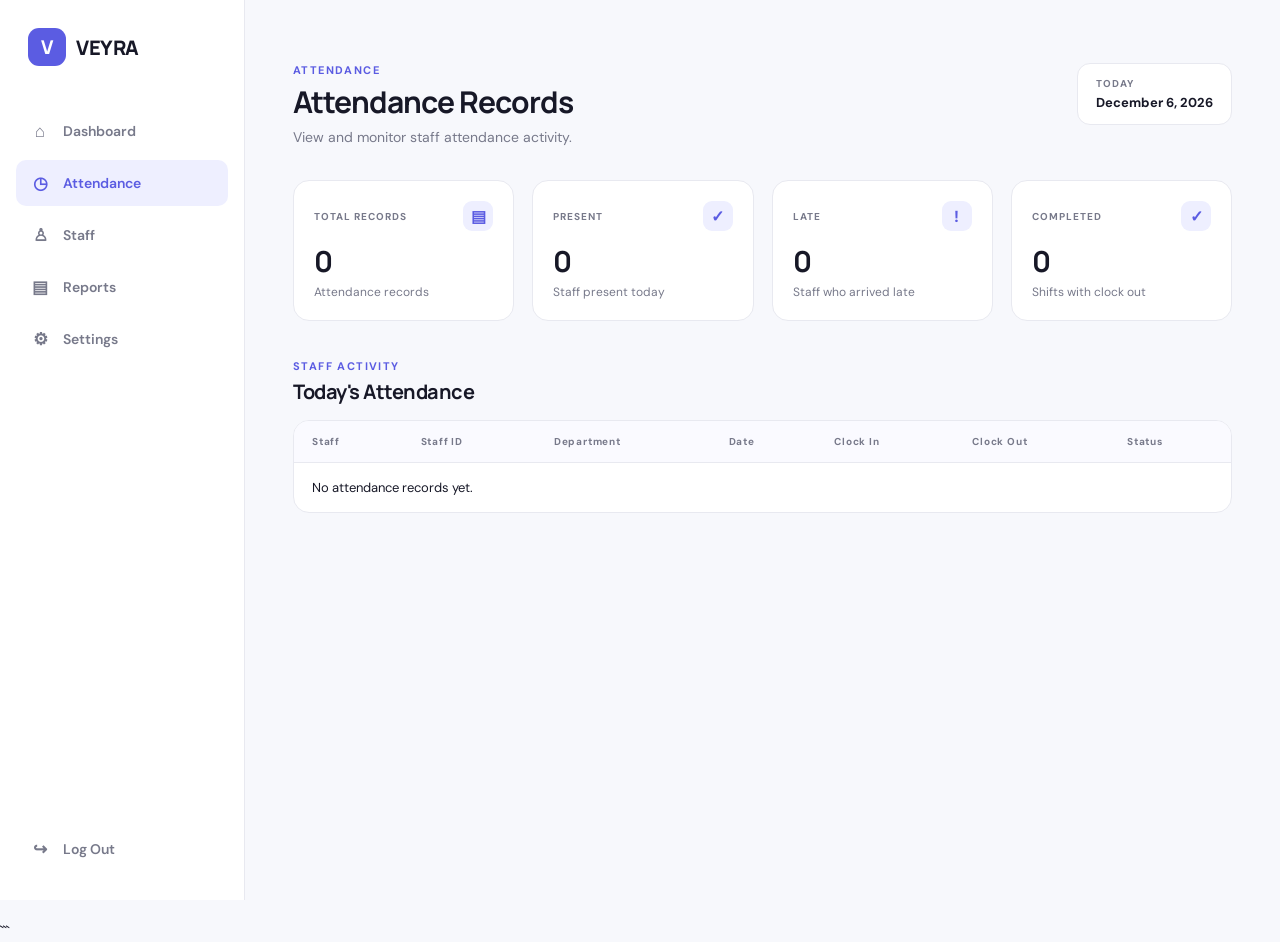
==== admin-attendance.html @ 559e22a3 "initial VERYA project" ====
```html
<!DOCTYPE html>
<html lang="en">

<head>
    <meta charset="UTF-8">
    <meta name="viewport" content="width=device-width, initial-scale=1.0">

    <meta
        name="description"
        content="VEYRA admin attendance records."
    >

    <title>VEYRA — Attendance</title>

    <link rel="stylesheet" href="admin.css">
</head>

<body>

    <div class="admin-layout">


        <aside class="admin-sidebar">

            <a href="index.html" class="admin-logo">

                <span class="admin-logo-icon">
                    V
                </span>

                <span class="admin-logo-name">
                    VEYRA
                </span>

            </a>


            <nav class="admin-nav">

                <a
                    href="admin-dashboard.html"
                    class="admin-nav-item"
                >
                    <span class="nav-icon">⌂</span>
                    Dashboard
                </a>


                <a
                    href="admin-attendance.html"
                    class="admin-nav-item active"
                >
                    <span class="nav-icon">◷</span>
                    Attendance
                </a>


                <a
                    href="admin-staff.html"
                    class="admin-nav-item"
                >
                    <span class="nav-icon">♙</span>
                    Staff
                </a>


                <a
                    href="admin-reports.html"
                    class="admin-nav-item"
                >
                    <span class="nav-icon">▤</span>
                    Reports
                </a>


                <a
                    href="admin-settings.html"
                    class="admin-nav-item"
                >
                    <span class="nav-icon">⚙</span>
                    Settings
                </a>

            </nav>


            <div class="admin-sidebar-bottom">

                <a
                    href="login.html"
                    class="admin-logout"
                >
                    <span class="nav-icon">↪</span>
                    Log Out
                </a>

            </div>

        </aside>


     

        <main class="admin-main">


          

            <header class="admin-header">

                <div>

                    <p class="admin-eyebrow">
                        ATTENDANCE
                    </p>

                    <h1>
                        Attendance Records
                    </h1>

                    <p class="admin-header-description">
                        View and monitor staff attendance activity.
                    </p>

                </div>


                <div class="admin-date">

                    <span>
                        TODAY
                    </span>

                    <strong id="attendanceCurrentDate">
                        Loading...
                    </strong>

                </div>

            </header>



            <section class="admin-stats">

                <article class="admin-stat-card">

                    <div class="stat-card-header">

                        <span class="stat-label">
                            TOTAL RECORDS
                        </span>

                        <span class="stat-icon">
                            ▤
                        </span>

                    </div>

                    <strong
                        class="stat-number"
                        id="attendanceTotalRecords"
                    >
                        0
                    </strong>

                    <p>
                        Attendance records
                    </p>

                </article>


                <article class="admin-stat-card">

                    <div class="stat-card-header">

                        <span class="stat-label">
                            PRESENT
                        </span>

                        <span class="stat-icon">
                            ✓
                        </span>

                    </div>

                    <strong
                        class="stat-number"
                        id="attendancePresent"
                    >
                        0
                    </strong>

                    <p>
                        Staff present today
                    </p>

                </article>


                <article class="admin-stat-card">

                    <div class="stat-card-header">

                        <span class="stat-label">
                            LATE
                        </span>

                        <span class="stat-icon">
                            !
                        </span>

                    </div>

                    <strong
                        class="stat-number"
                        id="attendanceLate"
                    >
                        0
                    </strong>

                    <p>
                        Staff who arrived late
                    </p>

                </article>


                <article class="admin-stat-card">

                    <div class="stat-card-header">

                        <span class="stat-label">
                            COMPLETED
                        </span>

                        <span class="stat-icon">
                            ✓
                        </span>

                    </div>

                    <strong
                        class="stat-number"
                        id="attendanceCompleted"
                    >
                        0
                    </strong>

                    <p>
                        Shifts with clock out
                    </p>

                </article>

            </section>


           

            <section class="admin-section">

                <div class="admin-section-heading">

                    <div>

                        <p class="admin-section-label">
                            STAFF ACTIVITY
                        </p>

                        <h2>
                            Today's Attendance
                        </h2>

                    </div>

                </div>


                <div class="admin-table-container">

                    <table class="admin-table">

                        <thead>

                            <tr>

                                <th>
                                    Staff
                                </th>

                                <th>
                                    Staff ID
                                </th>

                                <th>
                                    Department
                                </th>

                                <th>
                                    Date
                                </th>

                                <th>
                                    Clock In
                                </th>

                                <th>
                                    Clock Out
                                </th>

                                <th>
                                    Status
                                </th>

                            </tr>

                        </thead>


                        <tbody id="adminAttendanceRecordsTable">

                            <tr>

                                <td
                                    colspan="7"
                                    class="empty-table"
                                >
                                    No attendance records yet.
                                </td>

                            </tr>

                        </tbody>

                    </table>

                </div>

            </section>


        </main>

    </div>


    <script src="script.js"></script>

</body>

</html>
```
---- admin.css ----
@import url('https://fonts.googleapis.com/css2?family=DM+Sans:wght@400;500;600;700&family=Manrope:wght@600;700;800&display=swap');

:root {
    --primary: #5b5ce2;
    --primary-dark: #4849c7;
    --primary-light: #eeefff;

    --text: #171827;
    --muted: #77798a;

    --background: #f7f8fc;
    --white: #ffffff;
    --border: #e8e9f0;

    --success: #21a366;
    --warning: #e69b22;
    --danger: #e05252;

    --sidebar-width: 245px;
}



* {
    margin: 0;
    padding: 0;
    box-sizing: border-box;
}

body {
    font-family: 'DM Sans', sans-serif;
    background: var(--background);
    color: var(--text);
}

a {
    text-decoration: none;
    color: inherit;
}


.admin-layout {
    min-height: 100vh;
    display: flex;
}


.admin-sidebar {
    width: var(--sidebar-width);
    min-height: 100vh;
    background: var(--white);
    border-right: 1px solid var(--border);

    display: flex;
    flex-direction: column;

    padding: 28px 16px;

    position: fixed;
    left: 0;
    top: 0;
    bottom: 0;
}

/* LOGO */

.admin-logo {
    display: flex;
    align-items: center;
    gap: 10px;

    padding: 0 12px;
    margin-bottom: 42px;
}

.admin-logo-icon {
    width: 38px;
    height: 38px;

    display: flex;
    align-items: center;
    justify-content: center;

    background: var(--primary);
    color: white;

    border-radius: 11px;

    font-family: 'Manrope', sans-serif;
    font-size: 19px;
    font-weight: 800;
}

.admin-logo-name {
    font-family: 'Manrope', sans-serif;
    font-size: 20px;
    font-weight: 800;
    letter-spacing: -0.5px;
}


.admin-nav {
    display: flex;
    flex-direction: column;
    gap: 6px;
}

.admin-nav-item,
.admin-logout {
    display: flex;
    align-items: center;
    gap: 13px;

    padding: 12px 14px;

    border-radius: 10px;

    color: var(--muted);

    font-size: 14px;
    font-weight: 600;

    transition: 0.2s ease;
}

.admin-nav-item:hover {
    background: #f5f5fb;
    color: var(--text);
}

.admin-nav-item.active {
    background: var(--primary-light);
    color: var(--primary);
}

.nav-icon {
    width: 20px;

    display: inline-flex;
    justify-content: center;

    font-size: 17px;
}

/* SIDEBAR BOTTOM */

.admin-sidebar-bottom {
    margin-top: auto;
}

.admin-logout:hover {
    background: #fff1f1;
    color: var(--danger);
}



.admin-main {
    margin-left: var(--sidebar-width);

    width: calc(100% - var(--sidebar-width));

    min-height: 100vh;

    padding: 42px 48px 60px;
}



.admin-header {
    display: flex;
    justify-content: space-between;
    align-items: flex-start;

    margin-bottom: 34px;
}

.admin-eyebrow,
.admin-section-label {
    color: var(--primary);

    font-size: 11px;
    font-weight: 700;

    letter-spacing: 1.4px;
}

.admin-header h1 {
    margin-top: 7px;

    font-family: 'Manrope', sans-serif;

    font-size: 30px;
    line-height: 1.2;

    letter-spacing: -1px;
}

.admin-header-description {
    margin-top: 8px;

    color: var(--muted);

    font-size: 14px;
}

.admin-date {
    background: var(--white);

    border: 1px solid var(--border);

    border-radius: 13px;

    padding: 13px 18px;

    min-width: 150px;
}

.admin-date span {
    display: block;

    color: var(--muted);

    font-size: 10px;
    font-weight: 700;

    letter-spacing: 1px;

    margin-bottom: 4px;
}

.admin-date strong {
    font-size: 13px;
}



.admin-stats {
    display: grid;

    grid-template-columns: repeat(4, 1fr);

    gap: 18px;

    margin-bottom: 38px;
}

.admin-stat-card {
    background: var(--white);

    border: 1px solid var(--border);

    border-radius: 16px;

    padding: 20px;

    transition: 0.2s ease;
}

.admin-stat-card:hover {
    transform: translateY(-2px);

    box-shadow: 0 10px 30px rgba(30, 31, 70, 0.06);
}

.stat-card-header {
    display: flex;
    align-items: center;
    justify-content: space-between;

    margin-bottom: 16px;
}

.stat-label {
    color: var(--muted);

    font-size: 10px;
    font-weight: 700;

    letter-spacing: 1px;
}

.stat-icon {
    width: 30px;
    height: 30px;

    display: flex;
    align-items: center;
    justify-content: center;

    border-radius: 9px;

    background: var(--primary-light);
    color: var(--primary);

    font-weight: 700;
}

.stat-number {
    display: block;

    font-family: 'Manrope', sans-serif;

    font-size: 29px;
    line-height: 1;

    margin-bottom: 8px;
}

.admin-stat-card p {
    color: var(--muted);

    font-size: 12px;
}



.admin-section {
    margin-bottom: 38px;
}

.admin-section-heading {
    display: flex;
    justify-content: space-between;
    align-items: flex-end;

    margin-bottom: 15px;
}

.admin-section-heading h2 {
    margin-top: 5px;

    font-family: 'Manrope', sans-serif;

    font-size: 20px;
    letter-spacing: -0.5px;
}

.admin-view-link {
    color: var(--primary);

    font-size: 13px;
    font-weight: 700;
}

.admin-view-link:hover {
    color: var(--primary-dark);
}


.admin-table-container {
    background: var(--white);

    border: 1px solid var(--border);

    border-radius: 16px;

    overflow-x: auto;
}

.admin-table {
    width: 100%;

    border-collapse: collapse;

    min-width: 650px;
}

.admin-table th {
    background: #fafaff;

    color: var(--muted);

    text-align: left;

    font-size: 10px;
    font-weight: 700;

    letter-spacing: 0.8px;

    padding: 14px 18px;

    border-bottom: 1px solid var(--border);
}

.admin-table td {
    padding: 16px 18px;

    font-size: 13px;

    border-bottom: 1px solid #f0f0f4;
}

.admin-table tbody tr:last-child td {
    border-bottom: none;
}

.admin-table tbody tr:hover {
    background: #fafaff;
}

.empty-table {
    text-align: center;

    color: var(--muted);

    padding: 45px 20px !important;
}



.admin-quick-actions {
    display: grid;

    grid-template-columns: repeat(3, 1fr);

    gap: 16px;
}

.admin-action-card {
    background: var(--white);

    border: 1px solid var(--border);

    border-radius: 15px;

    padding: 18px;

    display: flex;
    align-items: center;
    gap: 13px;

    transition: 0.2s ease;
}

.admin-action-card:hover {
    transform: translateY(-2px);

    border-color: #d7d8f6;

    box-shadow: 0 10px 25px rgba(30, 31, 70, 0.05);
}

.action-icon {
    width: 38px;
    height: 38px;

    flex-shrink: 0;

    display: flex;
    align-items: center;
    justify-content: center;

    border-radius: 10px;

    background: var(--primary-light);
    color: var(--primary);

    font-size: 19px;
    font-weight: 700;
}

.admin-action-card strong {
    display: block;

    font-size: 13px;

    margin-bottom: 3px;
}

.admin-action-card p {
    color: var(--muted);

    font-size: 11px;
}

.action-arrow {
    margin-left: auto;

    color: var(--muted);

    font-size: 18px;
}



@media (max-width: 1050px) {

    .admin-stats {
        grid-template-columns: repeat(2, 1fr);
    }

    .admin-quick-actions {
        grid-template-columns: 1fr;
    }

}

@media (max-width: 760px) {

    .admin-sidebar {
        width: 75px;

        padding: 22px 10px;
    }

    .admin-logo {
        justify-content: center;

        padding: 0;

        margin-bottom: 35px;
    }

    .admin-logo-name,
    .admin-nav-item:not(.active)::after,
    .admin-nav-item {
        font-size: 0;
    }

    .admin-nav-item {
        justify-content: center;

        padding: 13px;
    }

    .admin-nav-item .nav-icon {
        font-size: 18px;
    }

    .admin-logout {
        justify-content: center;

        font-size: 0;
    }

    .admin-logout .nav-icon {
        font-size: 18px;
    }

    .admin-main {
        margin-left: 75px;

        width: calc(100% - 75px);

        padding: 28px 20px 45px;
    }

    .admin-header {
        flex-direction: column;
        gap: 20px;
    }

    .admin-header h1 {
        font-size: 25px;
    }

    .admin-date {
        width: 100%;
    }

}

@media (max-width: 520px) {

    .admin-stats {
        grid-template-columns: 1fr;
    }

    .admin-main {
        padding: 24px 15px 40px;
    }

    .admin-header h1 {
        font-size: 23px;
    }
}



.staff-form-card {
    background: var(--white);
    border: 1px solid var(--border);
    border-radius: 16px;
    padding: 28px;
}

.staff-form-grid {
    display: grid;
    grid-template-columns: repeat(2, 1fr);
    gap: 20px;
}

.admin-form-group {
    display: flex;
    flex-direction: column;
    gap: 7px;
}

.admin-form-group label {
    font-size: 13px;
    font-weight: 600;
    color: var(--text);
}

.admin-form-group input,
.admin-form-group select {
    width: 100%;
    height: 46px;
    padding: 0 13px;
    border: 1px solid var(--border);
    border-radius: 9px;
    background: #fafaff;
    color: var(--text);
    font-family: inherit;
    font-size: 13px;
    outline: none;
    transition: 0.2s ease;
}

.admin-form-group input::placeholder {
    color: #a1a2af;
}

.admin-form-group input:focus,
.admin-form-group select:focus {
    border-color: var(--primary);
    background: var(--white);
    box-shadow: 0 0 0 3px rgba(91, 92, 226, 0.08);
}

.staff-form-footer {
    display: flex;
    align-items: center;
    justify-content: space-between;
    gap: 20px;
    margin-top: 24px;
    padding-top: 20px;
    border-top: 1px solid var(--border);
}

#staffRegistrationMessage {
    color: var(--success);
    font-size: 13px;
    font-weight: 600;
}

.admin-primary-button {
    border: none;
    border-radius: 9px;
    padding: 12px 18px;
    background: var(--primary);
    color: white;
    font-family: inherit;
    font-size: 13px;
    font-weight: 700;
    cursor: pointer;
    transition: 0.2s ease;
}

.admin-primary-button:hover {
    background: var(--primary-dark);
    transform: translateY(-1px);
}

.staff-count {
    color: var(--muted);
    font-size: 13px;
    font-weight: 600;
}




#staffTableBody td:first-child {
    font-weight: 600;
}

.staff-action-button {
    border: none;
    background: var(--primary-light);
    color: var(--primary);
    border-radius: 7px;
    padding: 7px 11px;
    font-family: inherit;
    font-size: 11px;
    font-weight: 700;
    cursor: pointer;
}

.staff-action-button:hover {
    background: #e2e3ff;
}


/* RESPONSIVE */

@media (max-width: 700px) {

    .staff-form-grid {
        grid-template-columns: 1fr;
    }

    .staff-form-card {
        padding: 20px;
    }

    .staff-form-footer {
        flex-direction: column;
        align-items: stretch;
    }

    .admin-primary-button {
        width: 100%;
    }

}
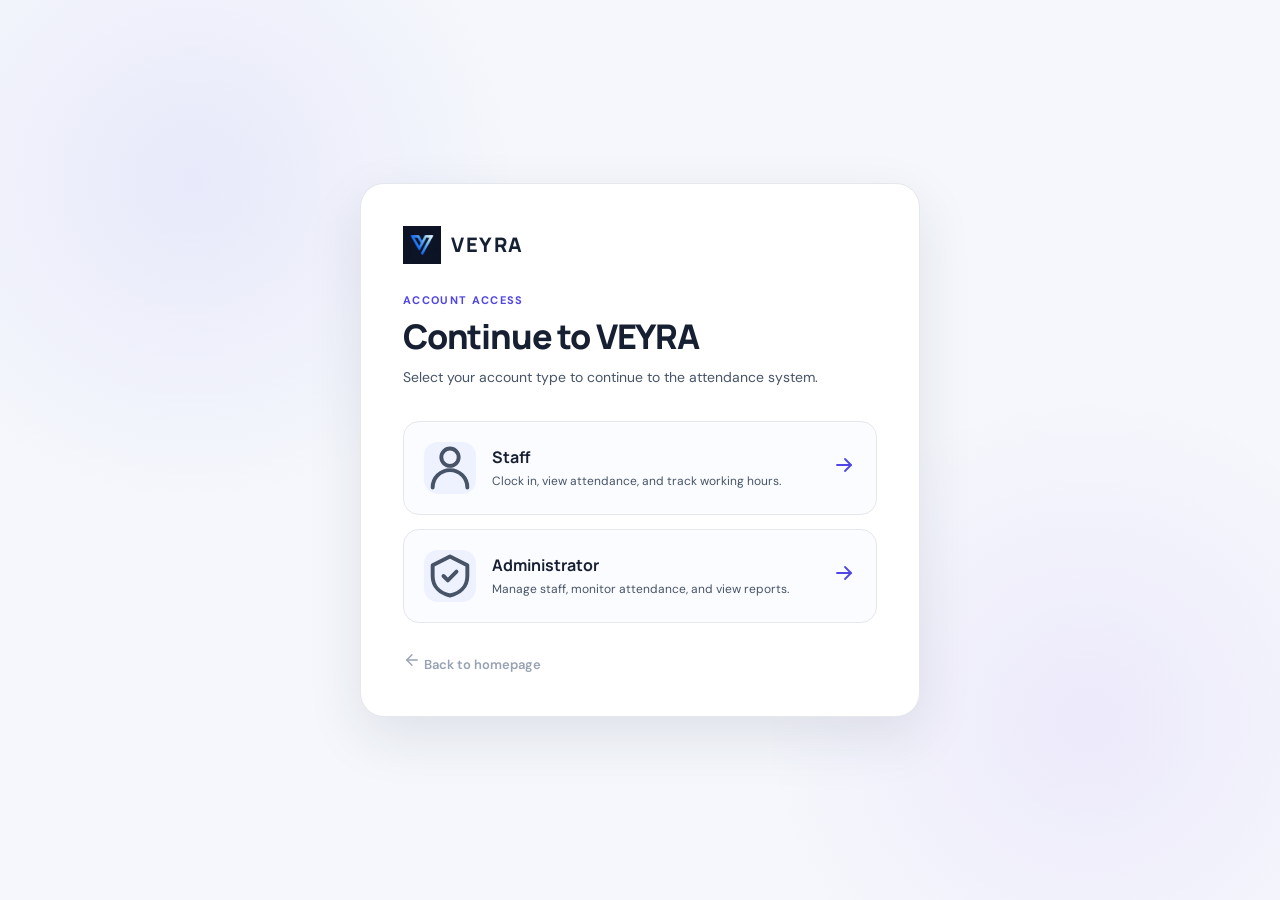
==== commit b4781bfb: "Improve VEYRA UI and branding" ====
--- a/admin-attendance.html
+++ b/admin-attendance.html
@@ -1,4 +1,3 @@
-```html
 <!DOCTYPE html>
 <html lang="en">
 
@@ -20,66 +19,157 @@
 
     <div class="admin-layout">
 
-
+        <!-- ADMIN SIDEBAR -->
         <aside class="admin-sidebar">
 
             <a href="index.html" class="admin-logo">
 
-                <span class="admin-logo-icon">
-                    V
-                </span>
-
-                <span class="admin-logo-name">
-                    VEYRA
-                </span>
+               <img src="Unknown.jpeg" alt="VEYRA logo" class="logo-image">
+<span class="logo-name">VEYRA</span>
 
             </a>
 
 
             <nav class="admin-nav">
 
+                <!-- Dashboard -->
                 <a
                     href="admin-dashboard.html"
                     class="admin-nav-item"
                 >
-                    <span class="nav-icon">⌂</span>
+
+                    <span class="nav-icon" aria-hidden="true">
+                        <svg
+                            width="19"
+                            height="19"
+                            viewBox="0 0 24 24"
+                            fill="none"
+                            stroke="currentColor"
+                            stroke-width="1.8"
+                            stroke-linecap="round"
+                            stroke-linejoin="round"
+                        >
+                            <rect x="3" y="3" width="7" height="7"></rect>
+                            <rect x="14" y="3" width="7" height="7"></rect>
+                            <rect x="3" y="14" width="7" height="7"></rect>
+                            <rect x="14" y="14" width="7" height="7"></rect>
+                        </svg>
+                    </span>
+
                     Dashboard
+
                 </a>
 
 
+                <!-- Attendance -->
                 <a
                     href="admin-attendance.html"
                     class="admin-nav-item active"
                 >
-                    <span class="nav-icon">◷</span>
+
+                    <span class="nav-icon" aria-hidden="true">
+                        <svg
+                            width="19"
+                            height="19"
+                            viewBox="0 0 24 24"
+                            fill="none"
+                            stroke="currentColor"
+                            stroke-width="1.8"
+                            stroke-linecap="round"
+                            stroke-linejoin="round"
+                        >
+                            <circle cx="12" cy="12" r="8.5"></circle>
+                            <path d="M12 7v5l3 2"></path>
+                        </svg>
+                    </span>
+
                     Attendance
+
                 </a>
 
 
+                <!-- Staff -->
                 <a
                     href="admin-staff.html"
                     class="admin-nav-item"
                 >
-                    <span class="nav-icon">♙</span>
+
+                    <span class="nav-icon" aria-hidden="true">
+                        <svg
+                            width="19"
+                            height="19"
+                            viewBox="0 0 24 24"
+                            fill="none"
+                            stroke="currentColor"
+                            stroke-width="1.8"
+                            stroke-linecap="round"
+                            stroke-linejoin="round"
+                        >
+                            <circle cx="12" cy="8" r="3.5"></circle>
+                            <path d="M5 20c.8-3.4 3.2-5 7-5s6.2 1.6 7 5"></path>
+                        </svg>
+                    </span>
+
                     Staff
+
                 </a>
 
 
+                <!-- Reports -->
                 <a
                     href="admin-reports.html"
                     class="admin-nav-item"
                 >
-                    <span class="nav-icon">▤</span>
+
+                    <span class="nav-icon" aria-hidden="true">
+                        <svg
+                            width="19"
+                            height="19"
+                            viewBox="0 0 24 24"
+                            fill="none"
+                            stroke="currentColor"
+                            stroke-width="1.8"
+                            stroke-linecap="round"
+                            stroke-linejoin="round"
+                        >
+                            <path d="M4 19V5"></path>
+                            <path d="M4 19h16"></path>
+                            <path d="M7 16v-4"></path>
+                            <path d="M11 16V8"></path>
+                            <path d="M15 16v-6"></path>
+                            <path d="M19 16V7"></path>
+                        </svg>
+                    </span>
+
                     Reports
+
                 </a>
 
 
+                <!-- Settings -->
                 <a
                     href="admin-settings.html"
                     class="admin-nav-item"
                 >
-                    <span class="nav-icon">⚙</span>
+
+                    <span class="nav-icon" aria-hidden="true">
+                        <svg
+                            width="19"
+                            height="19"
+                            viewBox="0 0 24 24"
+                            fill="none"
+                            stroke="currentColor"
+                            stroke-width="1.8"
+                            stroke-linecap="round"
+                            stroke-linejoin="round"
+                        >
+                            <circle cx="12" cy="12" r="3"></circle>
+                            <path d="M19.4 15a1.7 1.7 0 0 0 .3 1.9l.1.1-1.7 1.7-.1-.1a1.7 1.7 0 0 0-1.9-.3 1.7 1.7 0 0 0-1 1.5V20h-2.4v-.2a1.7 1.7 0 0 0-1-1.5 1.7 1.7 0 0 0-1.9.3l-.1.1L7 17l.1-.1A1.7 1.7 0 0 0 7.4 15a1.7 1.7 0 0 0-1.5-1H5.7v-2.4h.2a1.7 1.7 0 0 0 1.5-1 1.7 1.7 0 0 0-.3-1.9L7 8.6l1.7-1.7.1.1a1.7 1.7 0 0 0 1.9.3 1.7 1.7 0 0 0 1-1.5V5.6h2.4v.2a1.7 1.7 0 0 0 1 1.5 1.7 1.7 0 0 0 1.9-.3l.1-.1L19 8.6l-.1.1a1.7 1.7 0 0 0-.3 1.9 1.7 1.7 0 0 0 1.5 1h.2V13h-.2a1.7 1.7 0 0 0-1.5 1Z"></path>
+                        </svg>
+                    </span>
+
                     Settings
+
                 </a>
 
             </nav>
@@ -91,8 +181,26 @@
                     href="login.html"
                     class="admin-logout"
                 >
-                    <span class="nav-icon">↪</span>
+
+                    <span class="nav-icon" aria-hidden="true">
+                        <svg
+                            width="19"
+                            height="19"
+                            viewBox="0 0 24 24"
+                            fill="none"
+                            stroke="currentColor"
+                            stroke-width="1.8"
+                            stroke-linecap="round"
+                            stroke-linejoin="round"
+                        >
+                            <path d="M10 17l5-5-5-5"></path>
+                            <path d="M15 12H3"></path>
+                            <path d="M20 4v16"></path>
+                        </svg>
+                    </span>
+
                     Log Out
+
                 </a>
 
             </div>
@@ -100,12 +208,8 @@
         </aside>
 
 
-     
-
+        <!-- MAIN CONTENT -->
         <main class="admin-main">
-
-
-          
 
             <header class="admin-header">
 
@@ -141,7 +245,7 @@
             </header>
 
 
-
+            <!-- ATTENDANCE STATS -->
             <section class="admin-stats">
 
                 <article class="admin-stat-card">
@@ -152,8 +256,22 @@
                             TOTAL RECORDS
                         </span>
 
-                        <span class="stat-icon">
-                            ▤
+                        <span class="stat-icon" aria-hidden="true">
+                            <svg
+                                width="19"
+                                height="19"
+                                viewBox="0 0 24 24"
+                                fill="none"
+                                stroke="currentColor"
+                                stroke-width="1.8"
+                                stroke-linecap="round"
+                                stroke-linejoin="round"
+                            >
+                                <path d="M6 3h12v18H6z"></path>
+                                <path d="M9 7h6"></path>
+                                <path d="M9 11h6"></path>
+                                <path d="M9 15h4"></path>
+                            </svg>
                         </span>
 
                     </div>
@@ -180,8 +298,20 @@
                             PRESENT
                         </span>
 
-                        <span class="stat-icon">
-                            ✓
+                        <span class="stat-icon" aria-hidden="true">
+                            <svg
+                                width="19"
+                                height="19"
+                                viewBox="0 0 24 24"
+                                fill="none"
+                                stroke="currentColor"
+                                stroke-width="1.8"
+                                stroke-linecap="round"
+                                stroke-linejoin="round"
+                            >
+                                <circle cx="12" cy="12" r="9"></circle>
+                                <path d="m8 12 2.5 2.5L16 9"></path>
+                            </svg>
                         </span>
 
                     </div>
@@ -208,8 +338,20 @@
                             LATE
                         </span>
 
-                        <span class="stat-icon">
-                            !
+                        <span class="stat-icon" aria-hidden="true">
+                            <svg
+                                width="19"
+                                height="19"
+                                viewBox="0 0 24 24"
+                                fill="none"
+                                stroke="currentColor"
+                                stroke-width="1.8"
+                                stroke-linecap="round"
+                                stroke-linejoin="round"
+                            >
+                                <circle cx="12" cy="12" r="9"></circle>
+                                <path d="M12 7v5l3 2"></path>
+                            </svg>
                         </span>
 
                     </div>
@@ -236,8 +378,19 @@
                             COMPLETED
                         </span>
 
-                        <span class="stat-icon">
-                            ✓
+                        <span class="stat-icon" aria-hidden="true">
+                            <svg
+                                width="19"
+                                height="19"
+                                viewBox="0 0 24 24"
+                                fill="none"
+                                stroke="currentColor"
+                                stroke-width="1.8"
+                                stroke-linecap="round"
+                                stroke-linejoin="round"
+                            >
+                                <path d="M5 12.5 9.5 17 19 7"></path>
+                            </svg>
                         </span>
 
                     </div>
@@ -258,8 +411,7 @@
             </section>
 
 
-           
-
+            <!-- ATTENDANCE TABLE -->
             <section class="admin-section">
 
                 <div class="admin-section-heading">
@@ -341,7 +493,6 @@
 
             </section>
 
-
         </main>
 
     </div>
@@ -351,5 +502,4 @@
 
 </body>
 
-</html>
-```
+</html>
--- a/admin.css
+++ b/admin.css
@@ -1,25 +1,36 @@
 @import url('https://fonts.googleapis.com/css2?family=DM+Sans:wght@400;500;600;700&family=Manrope:wght@600;700;800&display=swap');
 
 :root {
-    --primary: #5b5ce2;
-    --primary-dark: #4849c7;
-    --primary-light: #eeefff;
-
-    --text: #171827;
-    --muted: #77798a;
-
-    --background: #f7f8fc;
+    --primary: #4f46e5;
+    --primary-dark: #3730a3;
+    --primary-light: #eef2ff;
+
+    --text: #172033;
+    --muted: #667085;
+
+    --background: #f8faff;
     --white: #ffffff;
-    --border: #e8e9f0;
-
-    --success: #21a366;
-    --warning: #e69b22;
-    --danger: #e05252;
-
-    --sidebar-width: 245px;
-}
-
-
+    --border: #e5e9f2;
+
+    --success: #16a34a;
+    --success-light: #ecfdf3;
+
+    --warning: #d97706;
+    --warning-light: #fff7ed;
+
+    --danger: #dc2626;
+    --danger-light: #fef2f2;
+
+    --sidebar-width: 250px;
+
+    --shadow-sm: 0 6px 20px rgba(31, 41, 55, 0.05);
+    --shadow-md: 0 16px 40px rgba(31, 41, 55, 0.08);
+}
+
+
+/* =====================================================
+   RESET
+   ===================================================== */
 
 * {
     margin: 0;
@@ -27,10 +38,15 @@
     box-sizing: border-box;
 }
 
+html {
+    scroll-behavior: smooth;
+}
+
 body {
     font-family: 'DM Sans', sans-serif;
     background: var(--background);
     color: var(--text);
+    line-height: 1.6;
 }
 
 a {
@@ -38,6 +54,17 @@
     color: inherit;
 }
 
+button,
+input,
+select,
+textarea {
+    font-family: inherit;
+}
+
+
+/* =====================================================
+   ADMIN LAYOUT
+   ===================================================== */
 
 .admin-layout {
     min-height: 100vh;
@@ -45,31 +72,40 @@
 }
 
 
+/* =====================================================
+   SIDEBAR
+   ===================================================== */
+
 .admin-sidebar {
     width: var(--sidebar-width);
     min-height: 100vh;
-    background: var(--white);
-    border-right: 1px solid var(--border);
-
-    display: flex;
-    flex-direction: column;
-
-    padding: 28px 16px;
 
     position: fixed;
     left: 0;
     top: 0;
     bottom: 0;
-}
-
-/* LOGO */
+    z-index: 100;
+
+    display: flex;
+    flex-direction: column;
+
+    padding: 26px 16px;
+
+    background: var(--white);
+    border-right: 1px solid var(--border);
+}
+
+
+/* =====================================================
+   LOGO
+   ===================================================== */
 
 .admin-logo {
     display: flex;
     align-items: center;
     gap: 10px;
 
-    padding: 0 12px;
+    padding: 0 11px;
     margin-bottom: 42px;
 }
 
@@ -77,54 +113,69 @@
     width: 38px;
     height: 38px;
 
-    display: flex;
-    align-items: center;
-    justify-content: center;
+    display: grid;
+    place-items: center;
+
+    flex-shrink: 0;
 
     background: var(--primary);
-    color: white;
-
-    border-radius: 11px;
+    color: var(--white);
+
+    border-radius: 10px;
+
+    font-family: 'Manrope', sans-serif;
+    font-size: 18px;
+    font-weight: 800;
+
+    box-shadow: 0 7px 16px rgba(79, 70, 229, 0.18);
+}
+
+.admin-logo-name {
+    color: var(--text);
 
     font-family: 'Manrope', sans-serif;
     font-size: 19px;
     font-weight: 800;
-}
-
-.admin-logo-name {
-    font-family: 'Manrope', sans-serif;
-    font-size: 20px;
-    font-weight: 800;
-    letter-spacing: -0.5px;
-}
-
+
+    letter-spacing: 0.05em;
+}
+
+
+/* =====================================================
+   NAVIGATION
+   ===================================================== */
 
 .admin-nav {
     display: flex;
     flex-direction: column;
-    gap: 6px;
+    gap: 5px;
 }
 
 .admin-nav-item,
 .admin-logout {
     display: flex;
     align-items: center;
-    gap: 13px;
-
-    padding: 12px 14px;
+    gap: 12px;
+
+    width: 100%;
+
+    padding: 12px 13px;
 
     border-radius: 10px;
 
     color: var(--muted);
 
-    font-size: 14px;
+    font-size: 13px;
     font-weight: 600;
 
-    transition: 0.2s ease;
+    transition:
+        background 0.2s ease,
+        color 0.2s ease,
+        transform 0.2s ease;
 }
 
 .admin-nav-item:hover {
-    background: #f5f5fb;
+    background: #f7f7fc;
     color: var(--text);
 }
 
@@ -133,44 +184,63 @@
     color: var(--primary);
 }
 
+.admin-nav-item.active .nav-icon {
+    color: var(--primary);
+}
+
 .nav-icon {
     width: 20px;
+    height: 20px;
 
     display: inline-flex;
+    align-items: center;
     justify-content: center;
 
-    font-size: 17px;
-}
-
-/* SIDEBAR BOTTOM */
+    flex-shrink: 0;
+
+    font-size: 16px;
+}
+
+
+/* =====================================================
+   SIDEBAR BOTTOM
+   ===================================================== */
 
 .admin-sidebar-bottom {
     margin-top: auto;
 }
 
 .admin-logout:hover {
-    background: #fff1f1;
+    background: var(--danger-light);
     color: var(--danger);
 }
 
 
+/* =====================================================
+   MAIN CONTENT
+   ===================================================== */
 
 .admin-main {
+    width: calc(100% - var(--sidebar-width));
+
+    min-height: 100vh;
+
     margin-left: var(--sidebar-width);
 
-    width: calc(100% - var(--sidebar-width));
-
-    min-height: 100vh;
-
-    padding: 42px 48px 60px;
-}
-
-
+    padding: 40px 48px 60px;
+}
+
+
+/* =====================================================
+   HEADER
+   ===================================================== */
 
 .admin-header {
     display: flex;
+    align-items: flex-start;
     justify-content: space-between;
-    align-items: flex-start;
+
+    gap: 30px;
 
     margin-bottom: 34px;
 }
@@ -183,13 +253,15 @@
     font-weight: 700;
 
     letter-spacing: 1.4px;
+    text-transform: uppercase;
 }
 
 .admin-header h1 {
     margin-top: 7px;
 
+    color: var(--text);
+
     font-family: 'Manrope', sans-serif;
-
     font-size: 30px;
     line-height: 1.2;
 
@@ -197,43 +269,58 @@
 }
 
 .admin-header-description {
+    max-width: 650px;
+
     margin-top: 8px;
 
     color: var(--muted);
 
     font-size: 14px;
-}
+    line-height: 1.7;
+}
+
+
+/* =====================================================
+   DATE CARD
+   ===================================================== */
 
 .admin-date {
+    min-width: 160px;
+
+    padding: 13px 17px;
+
     background: var(--white);
 
     border: 1px solid var(--border);
-
-    border-radius: 13px;
-
-    padding: 13px 18px;
-
-    min-width: 150px;
+    border-radius: 12px;
+
+    box-shadow: var(--shadow-sm);
 }
 
 .admin-date span {
     display: block;
 
-    color: var(--muted);
+    margin-bottom: 3px;
+
+    color: #98a2b3;
 
     font-size: 10px;
     font-weight: 700;
 
     letter-spacing: 1px;
-
-    margin-bottom: 4px;
+    text-transform: uppercase;
 }
 
 .admin-date strong {
+    color: var(--text);
+
     font-size: 13px;
 }
 
 
+/* =====================================================
+   STATISTICS
+   ===================================================== */
 
 .admin-stats {
     display: grid;
@@ -246,21 +333,25 @@
 }
 
 .admin-stat-card {
+    padding: 21px;
+
     background: var(--white);
 
     border: 1px solid var(--border);
-
     border-radius: 16px;
 
-    padding: 20px;
-
-    transition: 0.2s ease;
+    transition:
+        transform 0.2s ease,
+        box-shadow 0.2s ease,
+        border-color 0.2s ease;
 }
 
 .admin-stat-card:hover {
-    transform: translateY(-2px);
-
-    box-shadow: 0 10px 30px rgba(30, 31, 70, 0.06);
+    transform: translateY(-3px);
+
+    border-color: #d9dcf7;
+
+    box-shadow: var(--shadow-md);
 }
 
 .stat-card-header {
@@ -268,7 +359,7 @@
     align-items: center;
     justify-content: space-between;
 
-    margin-bottom: 16px;
+    margin-bottom: 17px;
 }
 
 .stat-label {
@@ -278,33 +369,36 @@
     font-weight: 700;
 
     letter-spacing: 1px;
+    text-transform: uppercase;
 }
 
 .stat-icon {
-    width: 30px;
-    height: 30px;
-
-    display: flex;
-    align-items: center;
-    justify-content: center;
+    width: 32px;
+    height: 32px;
+
+    display: grid;
+    place-items: center;
 
     border-radius: 9px;
 
     background: var(--primary-light);
     color: var(--primary);
 
+    font-size: 14px;
     font-weight: 700;
 }
 
 .stat-number {
     display: block;
 
+    margin-bottom: 7px;
+
+    color: var(--text);
+
     font-family: 'Manrope', sans-serif;
-
     font-size: 29px;
+    font-weight: 800;
     line-height: 1;
-
-    margin-bottom: 8px;
 }
 
 .admin-stat-card p {
@@ -314,6 +408,9 @@
 }
 
 
+/* =====================================================
+   SECTIONS
+   ===================================================== */
 
 .admin-section {
     margin-bottom: 38px;
@@ -321,8 +418,10 @@
 
 .admin-section-heading {
     display: flex;
+    align-items: flex-end;
     justify-content: space-between;
-    align-items: flex-end;
+
+    gap: 20px;
 
     margin-bottom: 15px;
 }
@@ -330,9 +429,12 @@
 .admin-section-heading h2 {
     margin-top: 5px;
 
+    color: var(--text);
+
     font-family: 'Manrope', sans-serif;
-
     font-size: 20px;
+    font-weight: 700;
+
     letter-spacing: -0.5px;
 }
 
@@ -341,6 +443,8 @@
 
     font-size: 13px;
     font-weight: 700;
+
+    transition: color 0.2s ease;
 }
 
 .admin-view-link:hover {
@@ -348,25 +452,32 @@
 }
 
 
+/* =====================================================
+   TABLES
+   ===================================================== */
+
 .admin-table-container {
+    overflow-x: auto;
+
     background: var(--white);
 
     border: 1px solid var(--border);
-
     border-radius: 16px;
 
-    overflow-x: auto;
+    box-shadow: var(--shadow-sm);
 }
 
 .admin-table {
     width: 100%;
 
+    min-width: 650px;
+
     border-collapse: collapse;
-
-    min-width: 650px;
 }
 
 .admin-table th {
+    padding: 14px 18px;
+
     background: #fafaff;
 
     color: var(--muted);
@@ -377,8 +488,7 @@
     font-weight: 700;
 
     letter-spacing: 0.8px;
-
-    padding: 14px 18px;
+    text-transform: uppercase;
 
     border-bottom: 1px solid var(--border);
 }
@@ -386,28 +496,37 @@
 .admin-table td {
     padding: 16px 18px;
 
+    color: var(--text);
+
     font-size: 13px;
 
-    border-bottom: 1px solid #f0f0f4;
+    border-bottom: 1px solid #f0f1f5;
+}
+
+.admin-table tbody tr {
+    transition: background 0.2s ease;
+}
+
+.admin-table tbody tr:hover {
+    background: #fafaff;
 }
 
 .admin-table tbody tr:last-child td {
     border-bottom: none;
 }
 
-.admin-table tbody tr:hover {
-    background: #fafaff;
-}
-
 .empty-table {
+    padding: 45px 20px !important;
+
+    color: var(--muted);
+
     text-align: center;
-
-    color: var(--muted);
-
-    padding: 45px 20px !important;
-}
-
-
+}
+
+
+/* =====================================================
+   QUICK ACTIONS
+   ===================================================== */
 
 .admin-quick-actions {
     display: grid;
@@ -418,284 +537,424 @@
 }
 
 .admin-action-card {
-    background: var(--white);
-
-    border: 1px solid var(--border);
-
-    border-radius: 15px;
-
-    padding: 18px;
-
     display: flex;
     align-items: center;
     gap: 13px;
 
-    transition: 0.2s ease;
+    padding: 18px;
+
+    background: var(--white);
+
+    border: 1px solid var(--border);
+    border-radius: 15px;
+
+    transition:
+        transform 0.2s ease,
+        border-color 0.2s ease,
+        box-shadow 0.2s ease;
 }
 
 .admin-action-card:hover {
-    transform: translateY(-2px);
-
-    border-color: #d7d8f6;
-
-    box-shadow: 0 10px 25px rgba(30, 31, 70, 0.05);
+    transform: translateY(-3px);
+
+    border-color: #d8daf6;
+
+    box-shadow: var(--shadow-sm);
 }
 
 .action-icon {
-    width: 38px;
-    height: 38px;
+    width: 40px;
+    height: 40px;
+
+    display: grid;
+    place-items: center;
 
     flex-shrink: 0;
-
-    display: flex;
-    align-items: center;
-    justify-content: center;
 
     border-radius: 10px;
 
     background: var(--primary-light);
     color: var(--primary);
 
-    font-size: 19px;
+    font-size: 17px;
     font-weight: 700;
 }
 
 .admin-action-card strong {
     display: block;
 
+    margin-bottom: 3px;
+
+    color: var(--text);
+
     font-size: 13px;
-
-    margin-bottom: 3px;
+    font-weight: 700;
 }
 
 .admin-action-card p {
     color: var(--muted);
 
     font-size: 11px;
+    line-height: 1.5;
 }
 
 .action-arrow {
     margin-left: auto;
 
-    color: var(--muted);
-
-    font-size: 18px;
-}
-
-
-
-@media (max-width: 1050px) {
-
-    .admin-stats {
-        grid-template-columns: repeat(2, 1fr);
-    }
-
-    .admin-quick-actions {
-        grid-template-columns: 1fr;
-    }
-
-}
-
-@media (max-width: 760px) {
-
-    .admin-sidebar {
-        width: 75px;
-
-        padding: 22px 10px;
-    }
-
-    .admin-logo {
-        justify-content: center;
-
-        padding: 0;
-
-        margin-bottom: 35px;
-    }
-
-    .admin-logo-name,
-    .admin-nav-item:not(.active)::after,
-    .admin-nav-item {
-        font-size: 0;
-    }
-
-    .admin-nav-item {
-        justify-content: center;
-
-        padding: 13px;
-    }
-
-    .admin-nav-item .nav-icon {
-        font-size: 18px;
-    }
-
-    .admin-logout {
-        justify-content: center;
-
-        font-size: 0;
-    }
-
-    .admin-logout .nav-icon {
-        font-size: 18px;
-    }
-
-    .admin-main {
-        margin-left: 75px;
-
-        width: calc(100% - 75px);
-
-        padding: 28px 20px 45px;
-    }
-
-    .admin-header {
-        flex-direction: column;
-        gap: 20px;
-    }
-
-    .admin-header h1 {
-        font-size: 25px;
-    }
-
-    .admin-date {
-        width: 100%;
-    }
-
-}
-
-@media (max-width: 520px) {
-
-    .admin-stats {
-        grid-template-columns: 1fr;
-    }
-
-    .admin-main {
-        padding: 24px 15px 40px;
-    }
-
-    .admin-header h1 {
-        font-size: 23px;
-    }
-}
-
-
+    color: #98a2b3;
+
+    font-size: 17px;
+
+    transition: transform 0.2s ease;
+}
+
+.admin-action-card:hover .action-arrow {
+    transform: translateX(3px);
+}
+
+
+/* =====================================================
+   STAFF REGISTRATION FORM
+   ===================================================== */
 
 .staff-form-card {
+    padding: 28px;
+
     background: var(--white);
+
     border: 1px solid var(--border);
     border-radius: 16px;
-    padding: 28px;
+
+    box-shadow: var(--shadow-sm);
 }
 
 .staff-form-grid {
     display: grid;
+
     grid-template-columns: repeat(2, 1fr);
+
     gap: 20px;
 }
 
 .admin-form-group {
     display: flex;
     flex-direction: column;
+
     gap: 7px;
 }
 
 .admin-form-group label {
+    color: var(--text);
+
     font-size: 13px;
     font-weight: 600;
-    color: var(--text);
 }
 
 .admin-form-group input,
-.admin-form-group select {
+.admin-form-group select,
+.admin-form-group textarea {
     width: 100%;
-    height: 46px;
-    padding: 0 13px;
+
+    min-height: 46px;
+
+    padding: 10px 13px;
+
+    background: #fafaff;
+
     border: 1px solid var(--border);
     border-radius: 9px;
-    background: #fafaff;
+
     color: var(--text);
+
     font-family: inherit;
     font-size: 13px;
+
     outline: none;
-    transition: 0.2s ease;
-}
-
-.admin-form-group input::placeholder {
+
+    transition:
+        border-color 0.2s ease,
+        background 0.2s ease,
+        box-shadow 0.2s ease;
+}
+
+.admin-form-group textarea {
+    resize: vertical;
+}
+
+.admin-form-group input::placeholder,
+.admin-form-group textarea::placeholder {
     color: #a1a2af;
 }
 
 .admin-form-group input:focus,
-.admin-form-group select:focus {
+.admin-form-group select:focus,
+.admin-form-group textarea:focus {
+    background: var(--white);
+
     border-color: var(--primary);
-    background: var(--white);
-    box-shadow: 0 0 0 3px rgba(91, 92, 226, 0.08);
-}
+
+    box-shadow: 0 0 0 3px rgba(79, 70, 229, 0.08);
+}
+
+
+/* =====================================================
+   FORM FOOTER
+   ===================================================== */
 
 .staff-form-footer {
     display: flex;
     align-items: center;
     justify-content: space-between;
+
     gap: 20px;
+
     margin-top: 24px;
     padding-top: 20px;
+
     border-top: 1px solid var(--border);
 }
 
 #staffRegistrationMessage {
     color: var(--success);
+
     font-size: 13px;
     font-weight: 600;
 }
 
+
+/* =====================================================
+   BUTTONS
+   ===================================================== */
+
 .admin-primary-button {
+    min-height: 44px;
+
+    padding: 0 18px;
+
     border: none;
     border-radius: 9px;
-    padding: 12px 18px;
+
     background: var(--primary);
-    color: white;
+    color: var(--white);
+
     font-family: inherit;
     font-size: 13px;
     font-weight: 700;
+
     cursor: pointer;
-    transition: 0.2s ease;
+
+    box-shadow: 0 7px 16px rgba(79, 70, 229, 0.15);
+
+    transition:
+        background 0.2s ease,
+        transform 0.2s ease,
+        box-shadow 0.2s ease;
 }
 
 .admin-primary-button:hover {
     background: var(--primary-dark);
+
     transform: translateY(-1px);
-}
+
+    box-shadow: 0 9px 20px rgba(79, 70, 229, 0.20);
+}
+
+.admin-primary-button:active {
+    transform: translateY(0);
+}
+
+
+/* =====================================================
+   STAFF COUNT
+   ===================================================== */
 
 .staff-count {
     color: var(--muted);
+
     font-size: 13px;
     font-weight: 600;
 }
 
 
-
+/* =====================================================
+   STAFF TABLE
+   ===================================================== */
 
 #staffTableBody td:first-child {
     font-weight: 600;
 }
 
 .staff-action-button {
+    min-height: 32px;
+
+    padding: 6px 11px;
+
     border: none;
+    border-radius: 7px;
+
     background: var(--primary-light);
     color: var(--primary);
-    border-radius: 7px;
-    padding: 7px 11px;
+
     font-family: inherit;
     font-size: 11px;
     font-weight: 700;
+
     cursor: pointer;
+
+    transition:
+        background 0.2s ease,
+        color 0.2s ease;
 }
 
 .staff-action-button:hover {
-    background: #e2e3ff;
-}
-
-
-/* RESPONSIVE */
+    background: #e0e2ff;
+}
+
+
+/* =====================================================
+   STATUS STYLES
+   ===================================================== */
+
+.status,
+.attendance-status {
+    display: inline-flex;
+    align-items: center;
+
+    min-height: 28px;
+
+    padding: 5px 10px;
+
+    border-radius: 30px;
+
+    font-size: 11px;
+    font-weight: 700;
+}
+
+.status.present,
+.attendance-status.present {
+    background: var(--success-light);
+    color: var(--success);
+}
+
+.status.late,
+.attendance-status.late {
+    background: var(--warning-light);
+    color: var(--warning);
+}
+
+.status.absent,
+.attendance-status.absent {
+    background: var(--danger-light);
+    color: var(--danger);
+}
+
+
+/* =====================================================
+   RESPONSIVE — TABLET
+   ===================================================== */
+
+@media (max-width: 1050px) {
+
+    .admin-main {
+        padding-left: 32px;
+        padding-right: 32px;
+    }
+
+    .admin-stats {
+        grid-template-columns: repeat(2, 1fr);
+    }
+
+    .admin-quick-actions {
+        grid-template-columns: 1fr;
+    }
+}
+
+
+/* =====================================================
+   RESPONSIVE — SMALL TABLETS
+   ===================================================== */
+
+@media (max-width: 760px) {
+
+    .admin-sidebar {
+        width: 74px;
+
+        padding: 22px 10px;
+    }
+
+    .admin-logo {
+        justify-content: center;
+
+        padding: 0;
+
+        margin-bottom: 35px;
+    }
+
+    .admin-logo-name {
+        display: none;
+    }
+
+    .admin-nav-item,
+    .admin-logout {
+        justify-content: center;
+
+        padding: 13px;
+
+        font-size: 0;
+    }
+
+    .admin-nav-item .nav-icon,
+    .admin-logout .nav-icon {
+        width: 20px;
+
+        font-size: 18px;
+    }
+
+    .admin-main {
+        width: calc(100% - 74px);
+
+        margin-left: 74px;
+
+        padding: 28px 20px 45px;
+    }
+
+    .admin-header {
+        flex-direction: column;
+
+        gap: 20px;
+    }
+
+    .admin-header h1 {
+        font-size: 25px;
+    }
+
+    .admin-date {
+        width: 100%;
+    }
+}
+
+
+/* =====================================================
+   RESPONSIVE — MOBILE
+   ===================================================== */
 
 @media (max-width: 700px) {
+
+    .admin-main {
+        padding: 25px 15px 40px;
+    }
+
+    .admin-stats {
+        grid-template-columns: 1fr;
+    }
+
+    .admin-section-heading {
+        align-items: flex-start;
+
+        flex-direction: column;
+
+        gap: 8px;
+    }
 
     .staff-form-grid {
         grid-template-columns: 1fr;
@@ -707,14 +966,51 @@
 
     .staff-form-footer {
         flex-direction: column;
+
         align-items: stretch;
     }
 
     .admin-primary-button {
         width: 100%;
     }
-
-}
-
-
-
+}
+
+
+/* =====================================================
+   RESPONSIVE — SMALL PHONES
+   ===================================================== */
+
+@media (max-width: 520px) {
+
+    .admin-header h1 {
+        font-size: 23px;
+    }
+
+    .admin-header-description {
+        font-size: 13px;
+    }
+
+    .admin-stat-card {
+        padding: 18px;
+    }
+
+    .admin-section-heading h2 {
+        font-size: 18px;
+    }
+
+    .admin-action-card {
+        padding: 16px;
+    }
+
+    .staff-form-card {
+        padding: 17px;
+    }
+}
+
+.logo-image {
+    width: 38px;
+    height: 38px;
+    object-fit: contain;
+    display: block;
+    flex-shrink: 0;
+}
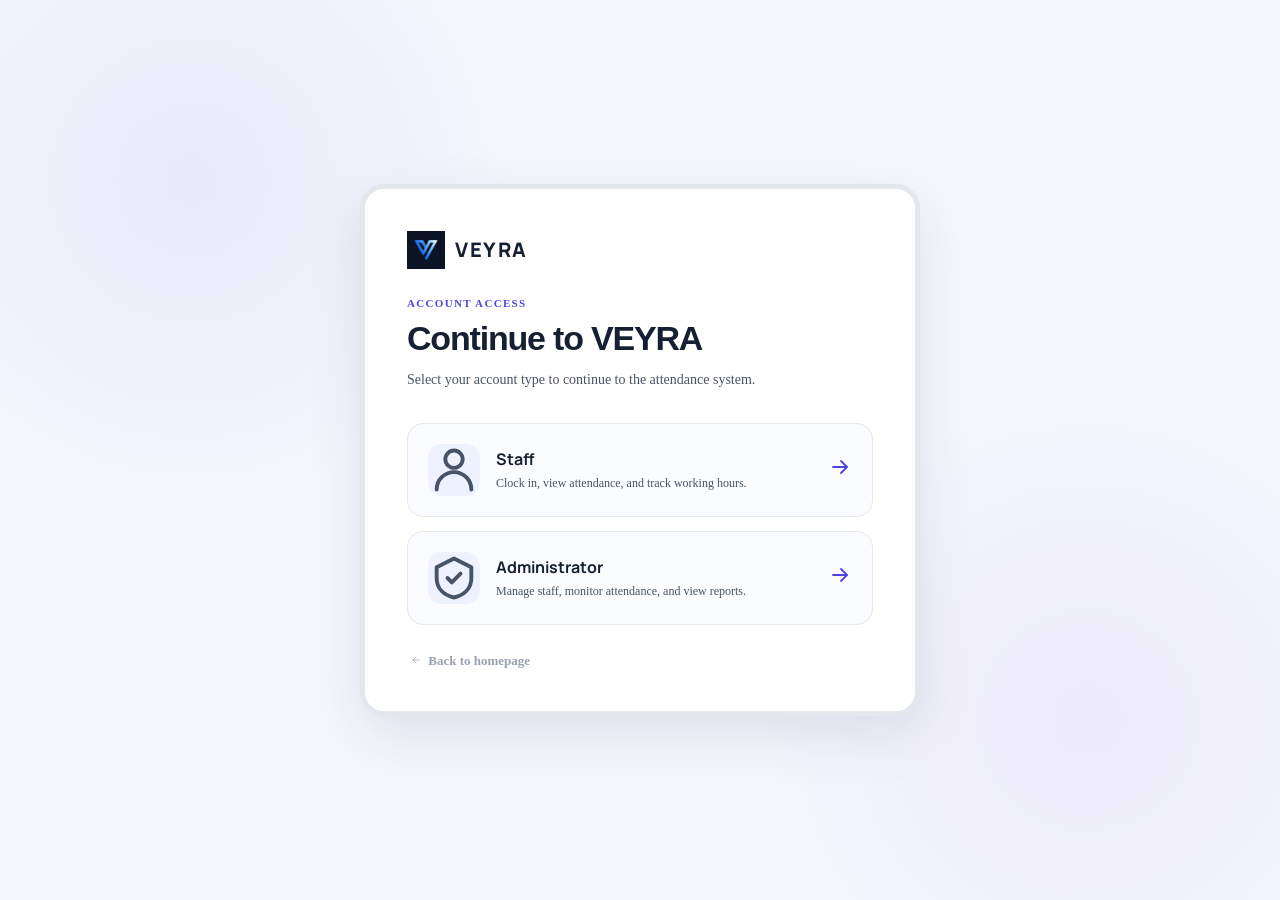
==== commit 8fb33362: "Update VEYRA attendance system" ====
--- a/admin-attendance.html
+++ b/admin-attendance.html
@@ -19,7 +19,7 @@
 
     <div class="admin-layout">
 
-        <!-- ADMIN SIDEBAR -->
+      
         <aside class="admin-sidebar">
 
             <a href="index.html" class="admin-logo">
@@ -32,7 +32,7 @@
 
             <nav class="admin-nav">
 
-                <!-- Dashboard -->
+                
                 <a
                     href="admin-dashboard.html"
                     class="admin-nav-item"
@@ -60,8 +60,6 @@
 
                 </a>
 
-
-                <!-- Attendance -->
                 <a
                     href="admin-attendance.html"
                     class="admin-nav-item active"
@@ -87,8 +85,6 @@
 
                 </a>
 
-
-                <!-- Staff -->
                 <a
                     href="admin-staff.html"
                     class="admin-nav-item"
@@ -115,7 +111,7 @@
                 </a>
 
 
-                <!-- Reports -->
+               
                 <a
                     href="admin-reports.html"
                     class="admin-nav-item"
@@ -146,7 +142,7 @@
                 </a>
 
 
-                <!-- Settings -->
+                
                 <a
                     href="admin-settings.html"
                     class="admin-nav-item"
@@ -207,8 +203,6 @@
 
         </aside>
 
-
-        <!-- MAIN CONTENT -->
         <main class="admin-main">
 
             <header class="admin-header">
@@ -229,7 +223,6 @@
 
                 </div>
 
-
                 <div class="admin-date">
 
                     <span>
@@ -245,7 +238,7 @@
             </header>
 
 
-            <!-- ATTENDANCE STATS -->
+
             <section class="admin-stats">
 
                 <article class="admin-stat-card">
@@ -411,7 +404,7 @@
             </section>
 
 
-            <!-- ATTENDANCE TABLE -->
+            
             <section class="admin-section">
 
                 <div class="admin-section-heading">
--- a/admin.css
+++ b/admin.css
@@ -28,10 +28,6 @@
 }
 
 
-/* =====================================================
-   RESET
-   ===================================================== */
-
 * {
     margin: 0;
     padding: 0;
@@ -43,7 +39,7 @@
 }
 
 body {
-    font-family: 'DM Sans', sans-serif;
+    font-family: sans-serif;
     background: var(--background);
     color: var(--text);
     line-height: 1.6;
@@ -62,9 +58,7 @@
 }
 
 
-/* =====================================================
-   ADMIN LAYOUT
-   ===================================================== */
+
 
 .admin-layout {
     min-height: 100vh;
@@ -72,9 +66,6 @@
 }
 
 
-/* =====================================================
-   SIDEBAR
-   ===================================================== */
 
 .admin-sidebar {
     width: var(--sidebar-width);
@@ -96,9 +87,7 @@
 }
 
 
-/* =====================================================
-   LOGO
-   ===================================================== */
+
 
 .admin-logo {
     display: flex;
@@ -141,9 +130,7 @@
 }
 
 
-/* =====================================================
-   NAVIGATION
-   ===================================================== */
+
 
 .admin-nav {
     display: flex;
@@ -202,10 +189,6 @@
 }
 
 
-/* =====================================================
-   SIDEBAR BOTTOM
-   ===================================================== */
-
 .admin-sidebar-bottom {
     margin-top: auto;
 }
@@ -216,9 +199,6 @@
 }
 
 
-/* =====================================================
-   MAIN CONTENT
-   ===================================================== */
 
 .admin-main {
     width: calc(100% - var(--sidebar-width));
@@ -229,11 +209,6 @@
 
     padding: 40px 48px 60px;
 }
-
-
-/* =====================================================
-   HEADER
-   ===================================================== */
 
 .admin-header {
     display: flex;
@@ -249,11 +224,11 @@
 .admin-section-label {
     color: var(--primary);
 
-    font-size: 11px;
+    font-size: 14px;
     font-weight: 700;
 
     letter-spacing: 1.4px;
-    text-transform: uppercase;
+    
 }
 
 .admin-header h1 {
@@ -261,11 +236,10 @@
 
     color: var(--text);
 
-    font-family: 'Manrope', sans-serif;
+    font-family: Cambria, Cochin, Georgia, Times, 'Times New Roman', serif;
     font-size: 30px;
     line-height: 1.2;
 
-    letter-spacing: -1px;
 }
 
 .admin-header-description {
@@ -280,9 +254,6 @@
 }
 
 
-/* =====================================================
-   DATE CARD
-   ===================================================== */
 
 .admin-date {
     min-width: 160px;
@@ -302,13 +273,11 @@
 
     margin-bottom: 3px;
 
-    color: #98a2b3;
-
-    font-size: 10px;
-    font-weight: 700;
-
-    letter-spacing: 1px;
-    text-transform: uppercase;
+    color: #adb2c0;
+
+    font-size: 15px;
+    font-weight: 700;
+
 }
 
 .admin-date strong {
@@ -317,10 +286,6 @@
     font-size: 13px;
 }
 
-
-/* =====================================================
-   STATISTICS
-   ===================================================== */
 
 .admin-stats {
     display: grid;
@@ -408,9 +373,6 @@
 }
 
 
-/* =====================================================
-   SECTIONS
-   ===================================================== */
 
 .admin-section {
     margin-bottom: 38px;
@@ -452,10 +414,6 @@
 }
 
 
-/* =====================================================
-   TABLES
-   ===================================================== */
-
 .admin-table-container {
     overflow-x: auto;
 
@@ -522,11 +480,6 @@
 
     text-align: center;
 }
-
-
-/* =====================================================
-   QUICK ACTIONS
-   ===================================================== */
 
 .admin-quick-actions {
     display: grid;
@@ -613,9 +566,7 @@
 }
 
 
-/* =====================================================
-   STAFF REGISTRATION FORM
-   ===================================================== */
+
 
 .staff-form-card {
     padding: 28px;
@@ -697,9 +648,6 @@
 }
 
 
-/* =====================================================
-   FORM FOOTER
-   ===================================================== */
 
 .staff-form-footer {
     display: flex;
@@ -722,9 +670,6 @@
 }
 
 
-/* =====================================================
-   BUTTONS
-   ===================================================== */
 
 .admin-primary-button {
     min-height: 44px;
@@ -764,9 +709,6 @@
 }
 
 
-/* =====================================================
-   STAFF COUNT
-   ===================================================== */
 
 .staff-count {
     color: var(--muted);
@@ -776,9 +718,7 @@
 }
 
 
-/* =====================================================
-   STAFF TABLE
-   ===================================================== */
+
 
 #staffTableBody td:first-child {
     font-weight: 600;
@@ -811,9 +751,7 @@
 }
 
 
-/* =====================================================
-   STATUS STYLES
-   ===================================================== */
+
 
 .status,
 .attendance-status {
@@ -849,9 +787,7 @@
 }
 
 
-/* =====================================================
-   RESPONSIVE — TABLET
-   ===================================================== */
+
 
 @media (max-width: 1050px) {
 
@@ -870,57 +806,58 @@
 }
 
 
-/* =====================================================
-   RESPONSIVE — SMALL TABLETS
-   ===================================================== */
 
 @media (max-width: 760px) {
 
     .admin-sidebar {
         width: 74px;
-
         padding: 22px 10px;
     }
 
     .admin-logo {
         justify-content: center;
-
         padding: 0;
-
         margin-bottom: 35px;
     }
 
-    .admin-logo-name {
+    
+    .admin-logo .logo-name {
         display: none;
+    }
+
+
+    .admin-logo .logo-image {
+        width: 38px;
+        height: 38px;
+        max-width: 38px;
+        max-height: 38px;
+        object-fit: contain;
+        display: block;
+        flex-shrink: 0;
     }
 
     .admin-nav-item,
     .admin-logout {
         justify-content: center;
-
         padding: 13px;
-
         font-size: 0;
     }
 
     .admin-nav-item .nav-icon,
     .admin-logout .nav-icon {
         width: 20px;
-
+        height: 20px;
         font-size: 18px;
     }
 
     .admin-main {
         width: calc(100% - 74px);
-
         margin-left: 74px;
-
         padding: 28px 20px 45px;
     }
 
     .admin-header {
         flex-direction: column;
-
         gap: 20px;
     }
 
@@ -933,11 +870,6 @@
     }
 }
 
-
-/* =====================================================
-   RESPONSIVE — MOBILE
-   ===================================================== */
-
 @media (max-width: 700px) {
 
     .admin-main {
@@ -975,10 +907,6 @@
     }
 }
 
-
-/* =====================================================
-   RESPONSIVE — SMALL PHONES
-   ===================================================== */
 
 @media (max-width: 520px) {
 
@@ -1013,4 +941,79 @@
     object-fit: contain;
     display: block;
     flex-shrink: 0;
+}
+
+.admin-settings-card {
+    margin-bottom: 24px;
+    padding: 28px;
+    background: var(--white);
+    border: 1px solid var(--border);
+    border-radius: 16px;
+    box-shadow: var(--shadow-sm);
+}
+
+.settings-card-heading {
+    margin-bottom: 24px;
+}
+
+.settings-card-heading h2 {
+    margin-top: 5px;
+    color: var(--text);
+    font-family: Cambria, Cochin, Georgia, Times, 'Times New Roman', serif;
+    font-size: 20px;
+    font-weight: 700;
+}
+
+.settings-card-heading p:not(.admin-eyebrow) {
+    margin-top: 6px;
+    color: var(--muted);
+    font-size: 13px;
+    line-height: 1.6;
+}
+
+.admin-settings-grid {
+    display: grid;
+    grid-template-columns: repeat(2, minmax(0, 1fr));
+    gap: 22px;
+}
+
+.admin-settings-card .admin-form-group {
+    gap: 8px;
+}
+
+.admin-settings-card small {
+    margin-top: 2px;
+    color: var(--muted);
+    font-size: 11px;
+    line-height: 1.5;
+}
+
+.settings-message {
+    min-height: 20px;
+    margin-top: 12px;
+    color: var(--success);
+    font-size: 13px;
+    font-weight: 600;
+}
+
+
+@media (max-width: 700px) {
+    .admin-settings-card {
+        padding: 20px;
+        margin-bottom: 20px;
+    }
+
+    .admin-settings-grid {
+        grid-template-columns: 1fr;
+        gap: 18px;
+    }
+}
+
+.admin-settings-card .admin-primary-button {
+    margin-top: 18px;
+}
+
+.admin-settings-card small {
+    display: block;
+    margin-top: 6px;
 }
